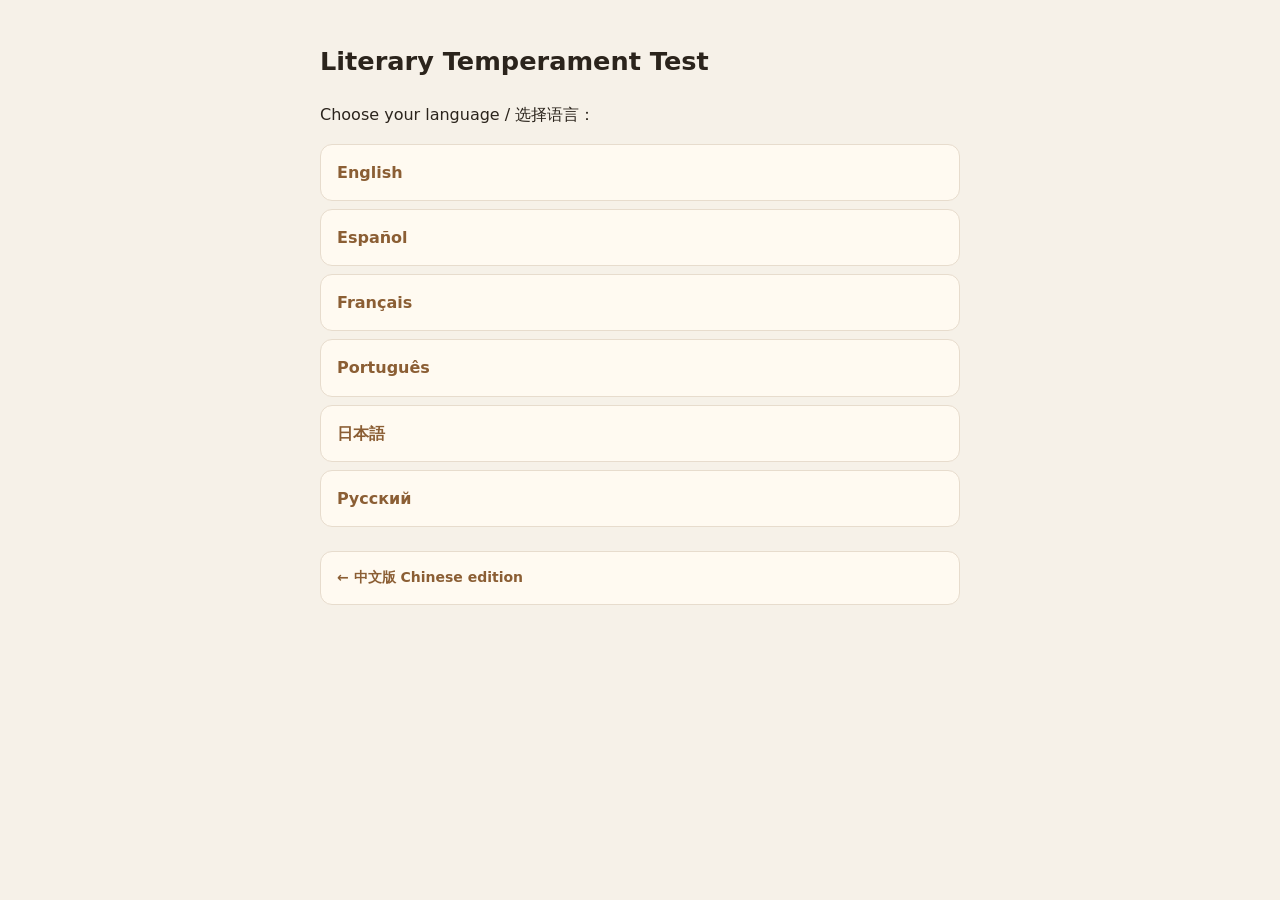
==== international/index.html @ 2d14f989 "Add files via upload" ====
<!DOCTYPE html>
<html lang="en">
<head>
  <meta charset="UTF-8" />
  <meta name="viewport" content="width=device-width, initial-scale=1.0" />
  <title>Literary Temperament Test · Languages</title>
  <style>
    body { font-family: system-ui, sans-serif; max-width: 640px; margin: 40px auto; padding: 0 16px; line-height: 1.7; color: #2b241c; background: #f6f1e8; }
    h1 { font-size: 1.6rem; }
    a { display: block; padding: 14px 16px; margin: 8px 0; background: #fffaf1; border: 1px solid #e7dccd; border-radius: 12px; color: #8b5e34; text-decoration: none; font-weight: 600; }
    a:hover { border-color: #8b5e34; }
    .zh { margin-top: 24px; font-size: 14px; color: #6f6458; }
  </style>
</head>
<body>
  <h1>Literary Temperament Test</h1>
  <p>Choose your language / 选择语言：</p>
  <a href="packs/en/index.html">English</a>
  <a href="packs/es/index.html">Español</a>
  <a href="packs/fr/index.html">Français</a>
  <a href="packs/pt/index.html">Português</a>
  <a href="packs/ja/index.html">日本語</a>
  <a href="packs/ru/index.html">Русский</a>
  <p class="zh"><a href="../index.html">← 中文版 Chinese edition</a></p>
</body>
</html>
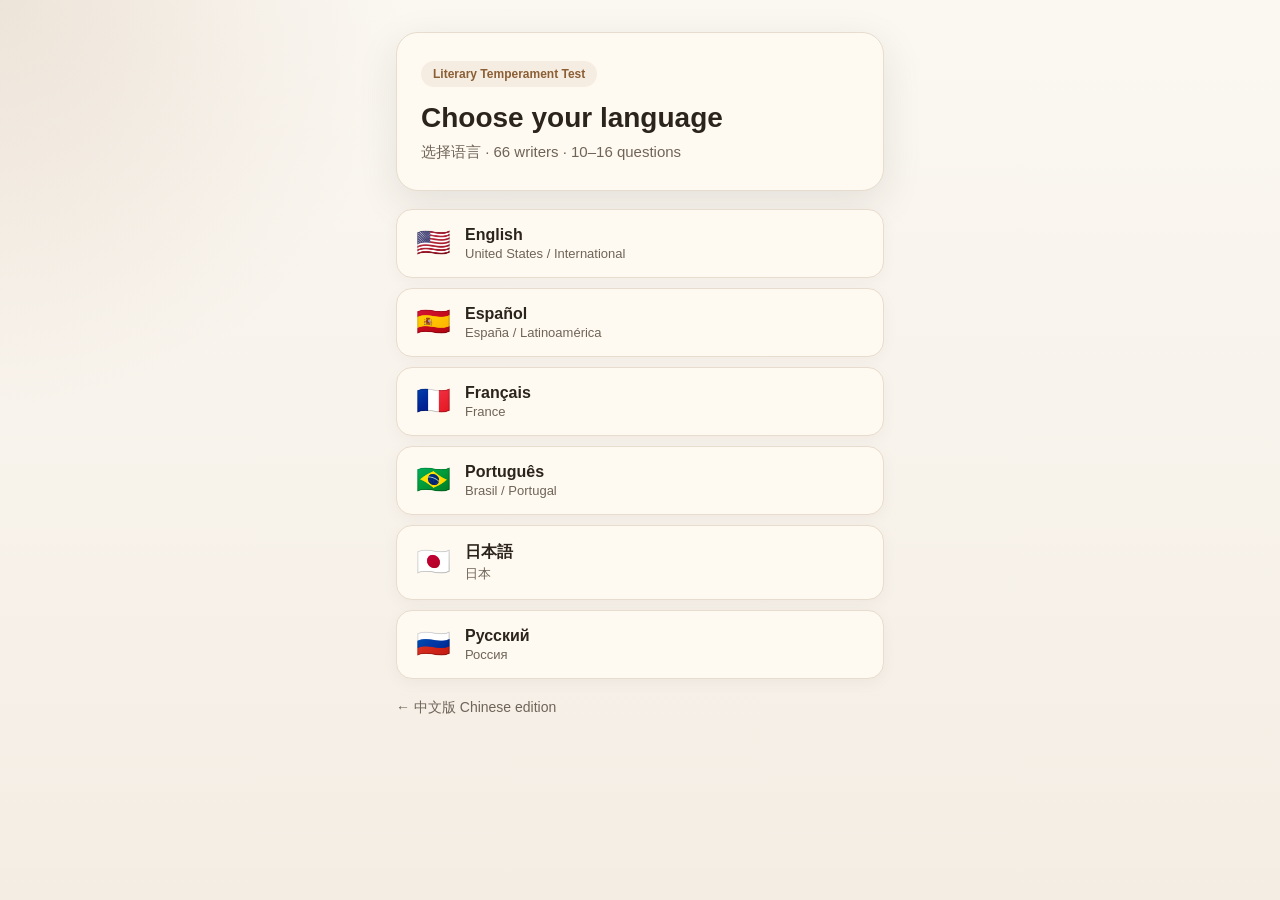
==== commit 15e77b52: "Add files via upload" ====
--- a/international/index.html
+++ b/international/index.html
@@ -5,22 +5,64 @@
   <meta name="viewport" content="width=device-width, initial-scale=1.0" />
   <title>Literary Temperament Test · Languages</title>
   <style>
-    body { font-family: system-ui, sans-serif; max-width: 640px; margin: 40px auto; padding: 0 16px; line-height: 1.7; color: #2b241c; background: #f6f1e8; }
-    h1 { font-size: 1.6rem; }
-    a { display: block; padding: 14px 16px; margin: 8px 0; background: #fffaf1; border: 1px solid #e7dccd; border-radius: 12px; color: #8b5e34; text-decoration: none; font-weight: 600; }
-    a:hover { border-color: #8b5e34; }
-    .zh { margin-top: 24px; font-size: 14px; color: #6f6458; }
+    :root {
+      --bg: #f6f1e8; --card: #fffaf1; --ink: #2b241c; --muted: #6f6458;
+      --line: #e7dccd; --accent: #8b5e34; --shadow: 0 12px 40px rgba(43,36,28,.10);
+    }
+    * { box-sizing: border-box; }
+    body {
+      margin: 0; min-height: 100vh; color: var(--ink);
+      font-family: -apple-system, BlinkMacSystemFont, "Segoe UI", sans-serif;
+      background: radial-gradient(circle at top left, rgba(176,137,104,.18), transparent 26%),
+        linear-gradient(180deg, #fbf8f2, #f4ede4);
+    }
+    .wrap { max-width: 520px; margin: 0 auto; padding: 32px 16px 48px; }
+    .hero {
+      background: var(--card); border: 1px solid var(--line); border-radius: 22px;
+      padding: 28px 24px; box-shadow: var(--shadow); margin-bottom: 18px;
+    }
+    .eyebrow {
+      display: inline-block; padding: 6px 12px; border-radius: 999px;
+      background: rgba(139,94,52,.08); color: var(--accent); font-size: 12px; font-weight: 700;
+    }
+    h1 { margin: 14px 0 8px; font-size: 1.75rem; line-height: 1.2; }
+    .sub { margin: 0; color: var(--muted); font-size: 15px; }
+    .lang-list { display: grid; gap: 10px; margin-top: 18px; }
+    .lang-list a {
+      display: flex; align-items: center; gap: 14px;
+      padding: 16px 18px; background: var(--card);
+      border: 1px solid var(--line); border-radius: 16px;
+      color: var(--ink); text-decoration: none; font-weight: 700; font-size: 16px;
+      box-shadow: 0 4px 16px rgba(43,36,28,.04);
+      transition: border-color .15s, transform .15s;
+    }
+    .lang-list a:hover { border-color: var(--accent); transform: translateY(-1px); }
+    .flag { font-size: 28px; line-height: 1; width: 36px; text-align: center; }
+    .lang-name { flex: 1; }
+    .lang-name small { display: block; font-weight: 500; color: var(--muted); font-size: 13px; margin-top: 2px; }
+    .back {
+      display: inline-flex; align-items: center; gap: 6px; margin-top: 20px;
+      color: var(--muted); text-decoration: none; font-size: 14px;
+    }
+    .back:hover { color: var(--accent); }
   </style>
 </head>
 <body>
-  <h1>Literary Temperament Test</h1>
-  <p>Choose your language / 选择语言：</p>
-  <a href="packs/en/index.html">English</a>
-  <a href="packs/es/index.html">Español</a>
-  <a href="packs/fr/index.html">Français</a>
-  <a href="packs/pt/index.html">Português</a>
-  <a href="packs/ja/index.html">日本語</a>
-  <a href="packs/ru/index.html">Русский</a>
-  <p class="zh"><a href="../index.html">← 中文版 Chinese edition</a></p>
+  <div class="wrap">
+    <section class="hero">
+      <span class="eyebrow">Literary Temperament Test</span>
+      <h1>Choose your language</h1>
+      <p class="sub">选择语言 · 66 writers · 10–16 questions</p>
+    </section>
+    <nav class="lang-list" aria-label="Languages">
+      <a href="packs/en/index.html"><span class="flag" aria-hidden="true">🇺🇸</span><span class="lang-name">English<small>United States / International</small></span></a>
+      <a href="packs/es/index.html"><span class="flag" aria-hidden="true">🇪🇸</span><span class="lang-name">Español<small>España / Latinoamérica</small></span></a>
+      <a href="packs/fr/index.html"><span class="flag" aria-hidden="true">🇫🇷</span><span class="lang-name">Français<small>France</small></span></a>
+      <a href="packs/pt/index.html"><span class="flag" aria-hidden="true">🇧🇷</span><span class="lang-name">Português<small>Brasil / Portugal</small></span></a>
+      <a href="packs/ja/index.html"><span class="flag" aria-hidden="true">🇯🇵</span><span class="lang-name">日本語<small>日本</small></span></a>
+      <a href="packs/ru/index.html"><span class="flag" aria-hidden="true">🇷🇺</span><span class="lang-name">Русский<small>Россия</small></span></a>
+    </nav>
+    <a class="back" href="../index.html">← 中文版 Chinese edition</a>
+  </div>
 </body>
 </html>
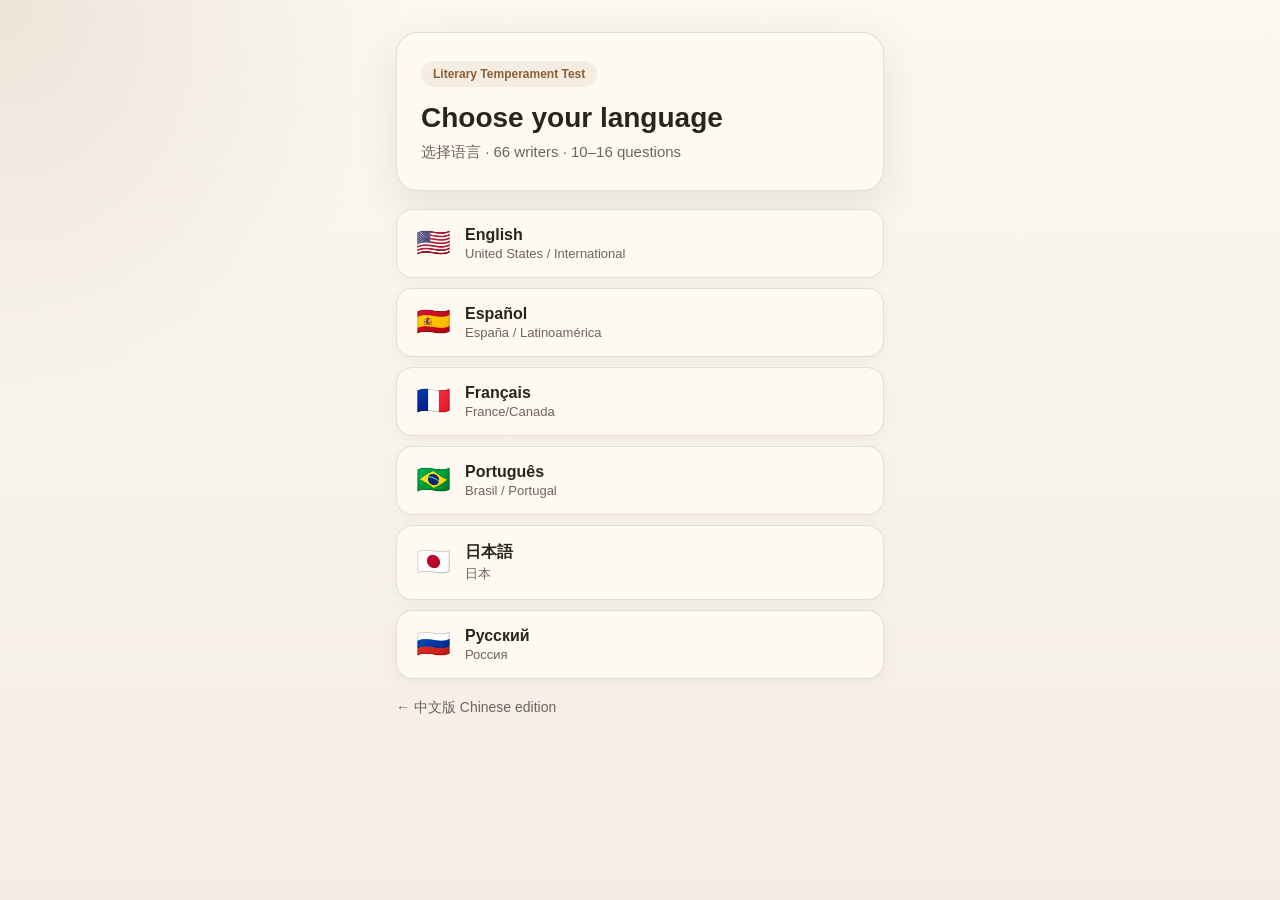
==== commit 8ba43e17: "Add files via upload" ====
--- a/international/index.html
+++ b/international/index.html
@@ -57,7 +57,7 @@
     <nav class="lang-list" aria-label="Languages">
       <a href="packs/en/index.html"><span class="flag" aria-hidden="true">🇺🇸</span><span class="lang-name">English<small>United States / International</small></span></a>
       <a href="packs/es/index.html"><span class="flag" aria-hidden="true">🇪🇸</span><span class="lang-name">Español<small>España / Latinoamérica</small></span></a>
-      <a href="packs/fr/index.html"><span class="flag" aria-hidden="true">🇫🇷</span><span class="lang-name">Français<small>France</small></span></a>
+      <a href="packs/fr/index.html"><span class="flag" aria-hidden="true">🇫🇷</span><span class="lang-name">Français<small>France/Canada</small></span></a>
       <a href="packs/pt/index.html"><span class="flag" aria-hidden="true">🇧🇷</span><span class="lang-name">Português<small>Brasil / Portugal</small></span></a>
       <a href="packs/ja/index.html"><span class="flag" aria-hidden="true">🇯🇵</span><span class="lang-name">日本語<small>日本</small></span></a>
       <a href="packs/ru/index.html"><span class="flag" aria-hidden="true">🇷🇺</span><span class="lang-name">Русский<small>Россия</small></span></a>
